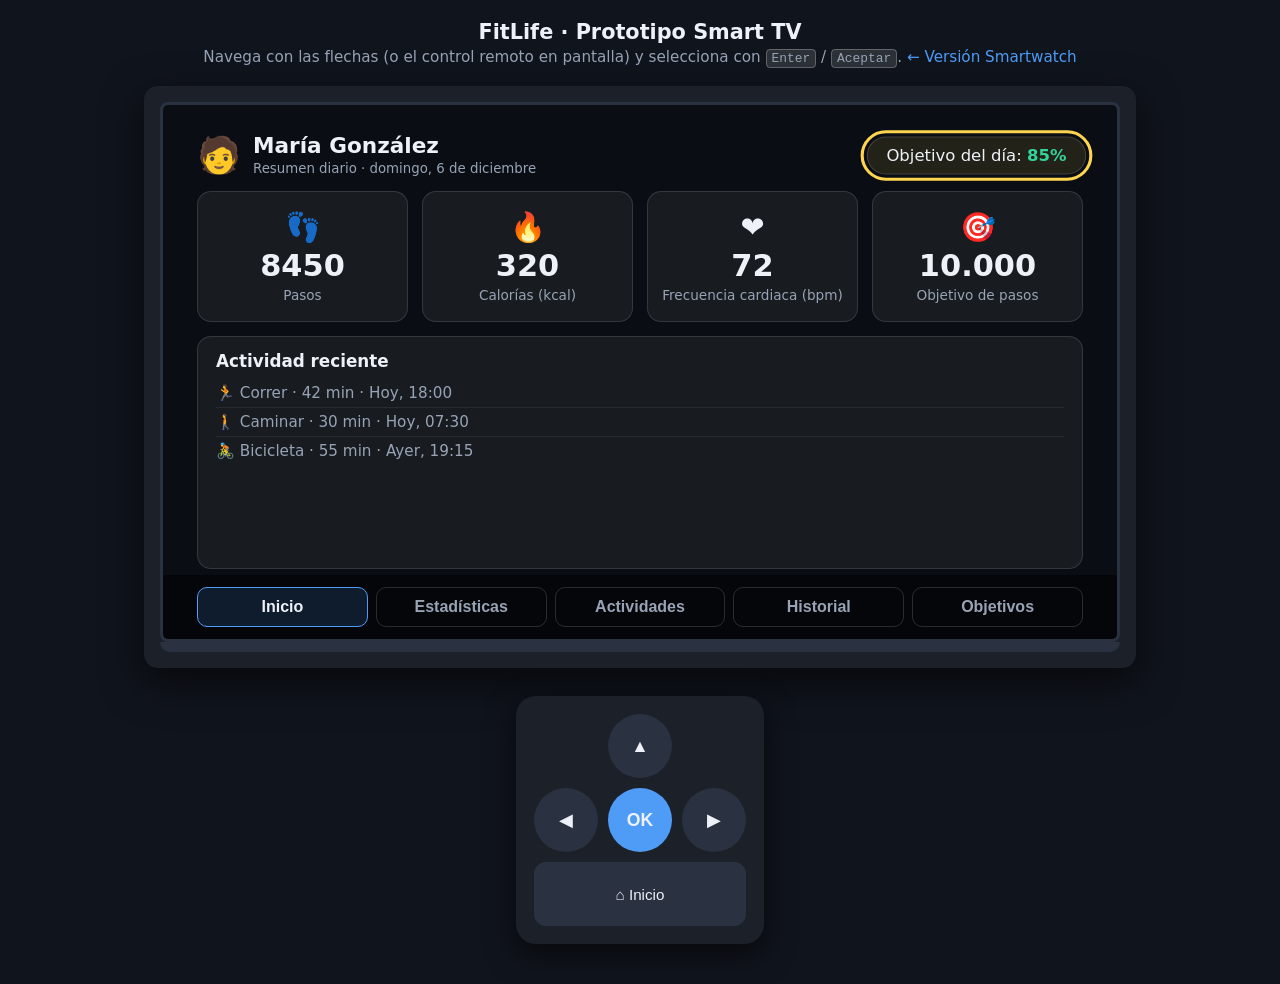
==== tv/index.html @ d0d7104a "FitLife: prototipos web para Smartwatch y Smart TV (sustituye proyecto Android)" ====
<!DOCTYPE html>
<html lang="es">
<head>
  <meta charset="UTF-8">
  <meta name="viewport" content="width=device-width, initial-scale=1.0">
  <title>FitLife — Smart TV</title>
  <link rel="stylesheet" href="css/tv.css">
</head>
<body>
  <header class="page-header">
    <h1>FitLife · Prototipo Smart TV</h1>
    <p>
      Navega con las flechas (o el control remoto en pantalla) y selecciona con
      <kbd>Enter</kbd> / <kbd>Aceptar</kbd>.
      <a href="../index.html">← Versión Smartwatch</a>
    </p>
  </header>

  <main class="tv-stage">
    <!-- Marco físico de la TV -->
    <div class="tv-body">
      <div class="tv-screen" id="tv-screen">

        <!-- ============ PANTALLA 1: DASHBOARD ============ -->
        <section class="tv-screen-panel active" id="panel-dashboard">
          <div class="dash-header">
            <div class="user">
              <span class="avatar">🧑</span>
              <div>
                <h2>María González</h2>
                <small>Resumen diario · <span id="tv-date"></span></small>
              </div>
            </div>
            <div class="dash-goal-pill" tabindex="0" data-nav="goals">
              Objetivo del día: <strong id="dash-goal-pct">0%</strong>
            </div>
          </div>

          <div class="dash-grid">
            <div class="card" tabindex="0" data-nav="stats">
              <span class="card-icon">👣</span>
              <span class="card-value" id="dash-steps">0</span>
              <span class="card-label">Pasos</span>
            </div>
            <div class="card" tabindex="0" data-nav="stats">
              <span class="card-icon">🔥</span>
              <span class="card-value" id="dash-cal">0</span>
              <span class="card-label">Calorías (kcal)</span>
            </div>
            <div class="card" tabindex="0" data-nav="stats">
              <span class="card-icon">❤️</span>
              <span class="card-value" id="dash-hr">0</span>
              <span class="card-label">Frecuencia cardiaca (bpm)</span>
            </div>
            <div class="card" tabindex="0" data-nav="goals">
              <span class="card-icon">🎯</span>
              <span class="card-value" id="dash-goal">10,000</span>
              <span class="card-label">Objetivo de pasos</span>
            </div>
          </div>

          <div class="dash-recent" tabindex="0" data-nav="history">
            <h3>Actividad reciente</h3>
            <ul id="recent-list"></ul>
          </div>
        </section>

        <!-- ============ PANTALLA 2: ESTADÍSTICAS ============ -->
        <section class="tv-screen-panel" id="panel-stats">
          <h2 class="panel-title">Estadísticas · últimos 7 días</h2>
          <div class="charts">
            <div class="chart" tabindex="0">
              <h3>Pasos por día</h3>
              <div class="chart-bars" id="chart-steps"></div>
            </div>
            <div class="chart" tabindex="0">
              <h3>Calorías por día</h3>
              <div class="chart-bars" id="chart-cal"></div>
            </div>
            <div class="chart" tabindex="0">
              <h3>Tiempo de ejercicio (min)</h3>
              <div class="chart-bars" id="chart-time"></div>
            </div>
          </div>
        </section>

        <!-- ============ PANTALLA 3: ACTIVIDADES ============ -->
        <section class="tv-screen-panel" id="panel-activities">
          <h2 class="panel-title">Actividades</h2>
          <p class="panel-sub">Selecciona una actividad con el control remoto</p>
          <div class="activity-grid" id="activity-grid">
            <button class="tv-activity" data-activity="Caminar">
              <span class="act-icon">🚶</span><span>Caminar</span>
            </button>
            <button class="tv-activity" data-activity="Correr">
              <span class="act-icon">🏃</span><span>Correr</span>
            </button>
            <button class="tv-activity" data-activity="Bicicleta">
              <span class="act-icon">🚴</span><span>Bicicleta</span>
            </button>
            <button class="tv-activity" data-activity="Entrenamiento">
              <span class="act-icon">🏋️</span><span>Entrenamiento</span>
            </button>
          </div>
          <div class="activity-selected" id="activity-selected">
            Seleccionada: <strong id="activity-name">—</strong>
          </div>
        </section>

        <!-- ============ PANTALLA 4: HISTORIAL ============ -->
        <section class="tv-screen-panel" id="panel-history">
          <h2 class="panel-title">Historial de actividades</h2>
          <div class="history-layout">
            <ul class="history-list" id="history-list"></ul>
            <aside class="history-detail" id="history-detail">
              <p class="detail-empty">Usa ↑ ↓ para elegir una actividad y <kbd>Enter</kbd> para ver el detalle.</p>
            </aside>
          </div>
        </section>

        <!-- ============ PANTALLA 5: OBJETIVOS ============ -->
        <section class="tv-screen-panel" id="panel-goals">
          <h2 class="panel-title">Objetivos</h2>
          <div class="goals-layout">
            <div class="goal-block" tabindex="0">
              <h3>Objetivo diario</h3>
              <div class="progress">
                <div class="progress-bar" id="daily-bar"></div>
                <span class="progress-text" id="daily-pct">0%</span>
              </div>
              <p><span id="goal-steps">0</span> de <span id="goal-target">10,000</span> pasos</p>
            </div>
            <div class="goal-block" tabindex="0">
              <h3>Objetivo semanal</h3>
              <div class="progress">
                <div class="progress-bar weekly" id="weekly-bar"></div>
                <span class="progress-text" id="weekly-pct">0%</span>
              </div>
              <p><span id="weekly-steps">0</span> de <span id="weekly-target">70,000</span> pasos</p>
            </div>
            <div class="goal-block" tabindex="0">
              <h3>Objetivos alcanzados</h3>
              <ul class="achieved-list">
                <li>🏅 Meta de pasos completada 5 veces este mes</li>
                <li>🔥 300 kcal quemadas en una sesión</li>
                <li>⏱️ 60 min de ejercicio continuo</li>
              </ul>
            </div>
          </div>
        </section>

        <!-- Barra de navegación inferior (secciones) -->
        <nav class="tv-tabbar" id="tabbar">
          <button data-panel="dashboard">Inicio</button>
          <button data-panel="stats">Estadísticas</button>
          <button data-panel="activities">Actividades</button>
          <button data-panel="history">Historial</button>
          <button data-panel="goals">Objetivos</button>
        </nav>
      </div>
      <div class="tv-bezel"></div>
    </div>

    <!-- Control remoto en pantalla -->
    <div class="remote" title="Control remoto">
      <button class="r-btn r-up" data-dir="up">▲</button>
      <button class="r-btn r-left" data-dir="left">◀</button>
      <button class="r-btn r-ok" data-dir="ok">OK</button>
      <button class="r-btn r-right" data-dir="right">▶</button>
      <button class="r-btn r-down" data-dir="down">▼</button>
      <button class="r-btn r-back" data-dir="back">⌂ Inicio</button>
    </div>
  </main>

  <script src="js/tv.js"></script>
</body>
</html>
---- tv/css/tv.css ----
/* ============================================================
   FitLife — Smart TV
   Diseño adaptado a pantalla grande y control remoto:
   - navegación por FOCO (elemento resaltado), no por cursor
   - botones direccionales + botón Aceptar (Enter)
   - tipografía grande legible a distancia (10-2 m)
   - layout amplio: varias métricas visibles a la vez
   ============================================================ */

:root {
  --bg: #10141c;
  --screen-bg: #0a0e14;
  --text: #eef2f8;
  --text-dim: #98a3b5;
  --accent: #4f9cf7;
  --green: #34d399;
  --yellow: #fbbf24;
  --red: #f87171;
  --card: rgba(255, 255, 255, 0.06);
  --focus: #ffd54f;
}

* { box-sizing: border-box; margin: 0; padding: 0; }

body {
  background: var(--bg);
  color: var(--text);
  font-family: "Segoe UI", system-ui, sans-serif;
  min-height: 100vh;
  display: flex;
  flex-direction: column;
  align-items: center;
}

.page-header { text-align: center; padding: 20px 16px 8px; }
.page-header h1 { font-size: 1.3rem; }
.page-header p { color: var(--text-dim); font-size: 0.95rem; margin-top: 4px; }
.page-header a { color: var(--accent); text-decoration: none; }

kbd {
  background: rgba(255,255,255,0.12);
  border: 1px solid rgba(255,255,255,0.25);
  border-radius: 4px;
  padding: 1px 5px;
  font-size: 0.85em;
}

/* ---------- Marco físico de la TV ---------- */
.tv-stage {
  display: flex;
  gap: 28px;
  align-items: flex-start;
  padding: 12px 16px 40px;
  flex-wrap: wrap;
  justify-content: center;
}

.tv-body {
  background: #1b2029;
  border-radius: 14px;
  padding: 16px;
  box-shadow: 0 14px 40px rgba(0,0,0,0.6);
}
.tv-bezel {
  height: 10px;
  background: #2a3140;
  border-radius: 0 0 10px 10px;
}

.tv-screen {
  width: min(960px, 92vw);
  aspect-ratio: 16 / 9;
  background: var(--screen-bg);
  border-radius: 8px;
  position: relative;
  overflow: hidden;
  border: 3px solid #2a3140;
}

/* ---------- Paneles ---------- */
.tv-screen-panel {
  position: absolute;
  inset: 0;
  display: none;
  flex-direction: column;
  padding: 28px 34px 70px;
  gap: 14px;
}
.tv-screen-panel.active { display: flex; }

.panel-title { font-size: 1.5rem; font-weight: 700; }
.panel-sub { color: var(--text-dim); font-size: 0.95rem; }

/* ---------- Sistema de FOCO (control remoto) ---------- */
[tabindex="0"] { outline: none; }

.focused {
  outline: 3px solid var(--focus);
  outline-offset: 3px;
  background: rgba(255, 213, 79, 0.10) !important;
  transform: scale(1.03);
  transition: transform 0.12s ease;
}

/* ---------- PANTALLA 1: Dashboard ---------- */
.dash-header {
  display: flex;
  justify-content: space-between;
  align-items: center;
}
.user { display: flex; align-items: center; gap: 12px; }
.avatar { font-size: 2.2rem; }
.user h2 { font-size: 1.35rem; }
.user small { color: var(--text-dim); }

.dash-goal-pill {
  background: var(--card);
  border: 1px solid rgba(255,255,255,0.15);
  border-radius: 999px;
  padding: 8px 18px;
  font-size: 1rem;
  cursor: pointer;
}
.dash-goal-pill strong { color: var(--green); }

.dash-grid {
  display: grid;
  grid-template-columns: repeat(4, 1fr);
  gap: 14px;
}
.card {
  display: flex;
  flex-direction: column;
  align-items: center;
  gap: 4px;
  background: var(--card);
  border: 1px solid rgba(255,255,255,0.12);
  border-radius: 14px;
  padding: 18px 10px;
  cursor: pointer;
}
.card-icon { font-size: 1.8rem; }
.card-value { font-size: 1.9rem; font-weight: 700; }
.card-label { font-size: 0.85rem; color: var(--text-dim); }

.dash-recent {
  background: var(--card);
  border: 1px solid rgba(255,255,255,0.12);
  border-radius: 14px;
  padding: 14px 18px;
  cursor: pointer;
  flex: 1;
}
.dash-recent h3 { font-size: 1.05rem; margin-bottom: 8px; }
.dash-recent ul { list-style: none; }
.dash-recent li {
  font-size: 0.95rem;
  color: var(--text-dim);
  padding: 5px 0;
  border-bottom: 1px solid rgba(255,255,255,0.07);
}
.dash-recent li:last-child { border-bottom: none; }

/* ---------- PANTALLA 2: Estadísticas ---------- */
.charts {
  display: grid;
  grid-template-columns: repeat(3, 1fr);
  gap: 18px;
  flex: 1;
}
.chart {
  background: var(--card);
  border: 1px solid rgba(255,255,255,0.12);
  border-radius: 14px;
  padding: 16px;
  display: flex;
  flex-direction: column;
  cursor: pointer;
}
.chart h3 { font-size: 1rem; margin-bottom: 12px; }

.chart-bars {
  flex: 1;
  display: flex;
  align-items: flex-end;
  gap: 8px;
}
.bar {
  flex: 1;
  display: flex;
  flex-direction: column;
  justify-content: flex-end;
  gap: 4px;
  text-align: center;
}
.bar-fill {
  background: var(--accent);
  border-radius: 6px 6px 0 0;
  min-height: 4px;
}
.chart-cal .bar-fill { background: var(--yellow); }
.chart-time .bar-fill { background: var(--green); }
.bar-val { font-size: 0.75rem; color: var(--text-dim); }
.bar-day { font-size: 0.75rem; color: var(--text-dim); }

/* ---------- PANTALLA 3: Actividades ---------- */
.activity-grid {
  display: grid;
  grid-template-columns: repeat(4, 1fr);
  gap: 18px;
  flex: 1;
  align-content: center;
}
.tv-activity {
  display: flex;
  flex-direction: column;
  align-items: center;
  gap: 10px;
  background: var(--card);
  border: 1px solid rgba(255,255,255,0.15);
  border-radius: 16px;
  color: var(--text);
  font-size: 1.15rem;
  font-weight: 600;
  padding: 28px 12px;
  cursor: pointer;
}
.act-icon { font-size: 2.6rem; }
.tv-activity.selected {
  border-color: var(--accent);
  background: rgba(79, 156, 247, 0.18);
}

.activity-selected {
  text-align: center;
  font-size: 1.1rem;
  color: var(--text-dim);
}
.activity-selected strong { color: var(--accent); }

/* ---------- PANTALLA 4: Historial ---------- */
.history-layout {
  display: grid;
  grid-template-columns: 1fr 1fr;
  gap: 20px;
  flex: 1;
}
.history-list {
  list-style: none;
  overflow-y: auto;
  display: flex;
  flex-direction: column;
  gap: 8px;
}
.history-item {
  display: flex;
  justify-content: space-between;
  align-items: center;
  background: var(--card);
  border: 1px solid rgba(255,255,255,0.12);
  border-radius: 12px;
  padding: 12px 16px;
  cursor: pointer;
  font-size: 1rem;
}
.history-item .h-date { color: var(--text-dim); font-size: 0.85rem; }

.history-detail {
  background: var(--card);
  border: 1px solid rgba(255,255,255,0.12);
  border-radius: 14px;
  padding: 18px;
  display: flex;
  flex-direction: column;
  gap: 10px;
}
.detail-empty { color: var(--text-dim); }
.history-detail h3 { font-size: 1.2rem; }
.detail-row { display: flex; justify-content: space-between; font-size: 1rem; }
.detail-row span:first-child { color: var(--text-dim); }
.detail-row span:last-child { font-weight: 700; }

/* ---------- PANTALLA 5: Objetivos ---------- */
.goals-layout {
  display: grid;
  grid-template-columns: repeat(3, 1fr);
  gap: 18px;
  flex: 1;
}
.goal-block {
  background: var(--card);
  border: 1px solid rgba(255,255,255,0.12);
  border-radius: 14px;
  padding: 18px;
  cursor: pointer;
}
.goal-block h3 { font-size: 1.1rem; margin-bottom: 12px; }
.goal-block p { color: var(--text-dim); margin-top: 8px; }

.progress {
  position: relative;
  height: 18px;
  background: rgba(255,255,255,0.1);
  border-radius: 9px;
  overflow: hidden;
}
.progress-bar {
  position: absolute;
  inset: 0 auto 0 0;
  width: 0%;
  background: var(--green);
  border-radius: 9px;
  transition: width 0.6s ease;
}
.progress-bar.weekly { background: var(--accent); }
.progress-text {
  position: absolute;
  right: 8px;
  top: 50%;
  transform: translateY(-50%);
  font-size: 0.8rem;
  font-weight: 700;
}

.achieved-list { list-style: none; }
.achieved-list li {
  font-size: 0.95rem;
  color: var(--text-dim);
  padding: 6px 0;
  border-bottom: 1px solid rgba(255,255,255,0.07);
}
.achieved-list li:last-child { border-bottom: none; }

/* ---------- Barra de pestañas (secciones) ---------- */
.tv-tabbar {
  position: absolute;
  left: 0;
  right: 0;
  bottom: 0;
  display: flex;
  gap: 8px;
  padding: 12px 34px;
  background: rgba(0,0,0,0.55);
}
.tv-tabbar button {
  flex: 1;
  background: transparent;
  border: 1px solid rgba(255,255,255,0.15);
  color: var(--text-dim);
  border-radius: 10px;
  font-size: 1rem;
  font-weight: 600;
  padding: 10px 6px;
  cursor: pointer;
}
.tv-tabbar button.current {
  color: var(--text);
  border-color: var(--accent);
  background: rgba(79,156,247,0.15);
}

/* ---------- Control remoto ---------- */
.remote {
  display: grid;
  grid-template-columns: repeat(3, 64px);
  grid-template-rows: repeat(3, 64px);
  gap: 10px;
  background: #1b2029;
  border-radius: 20px;
  padding: 18px;
  box-shadow: 0 10px 30px rgba(0,0,0,0.6);
}
.r-up    { grid-column: 2; grid-row: 1; }
.r-left  { grid-column: 1; grid-row: 2; }
.r-ok    { grid-column: 2; grid-row: 2; }
.r-right { grid-column: 3; grid-row: 2; }
.r-down  { grid-column: 2; grid-row: 3; }
.r-back  { grid-column: 1 / 4; grid-row: 3; }

.r-btn {
  background: #2a3140;
  border: none;
  border-radius: 50%;
  color: var(--text);
  font-size: 1.1rem;
  cursor: pointer;
}
.r-btn:active { background: #3a4356; }
.r-ok { background: var(--accent); font-weight: 700; }
.r-back { border-radius: 12px; font-size: 0.95rem; }
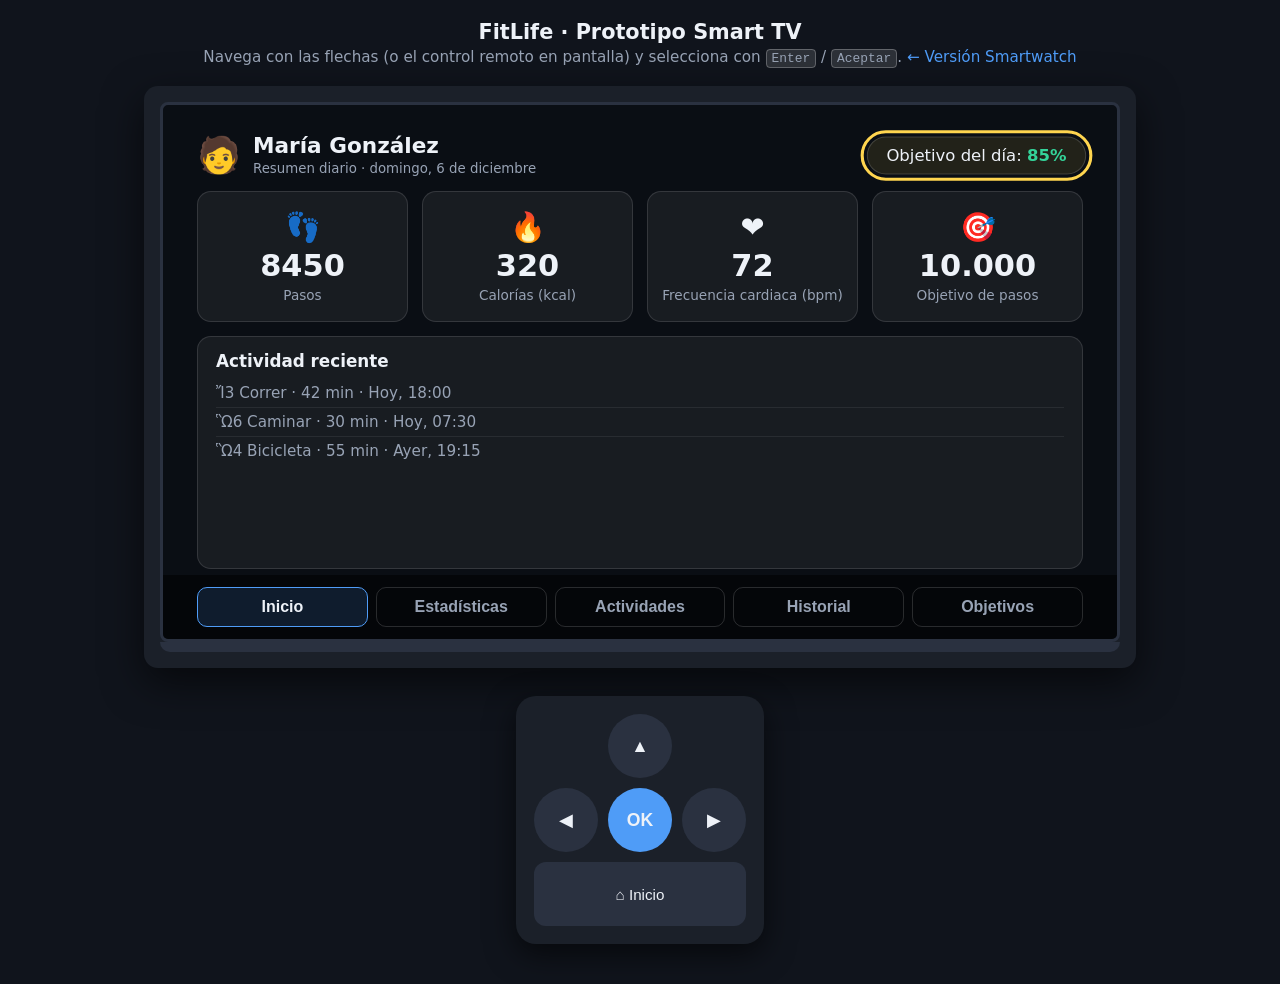
==== commit 9c899dc1: "Reemplaza emojis literales por entidades/escapes Unicode (código ASCII, mismo resultado visual)" ====
--- a/tv/index.html
+++ b/tv/index.html
@@ -3,21 +3,21 @@
 <head>
   <meta charset="UTF-8">
   <meta name="viewport" content="width=device-width, initial-scale=1.0">
-  <title>FitLife — Smart TV</title>
+  <title>FitLife &#x2014; Smart TV</title>
   <link rel="stylesheet" href="css/tv.css">
 </head>
 <body>
   <header class="page-header">
-    <h1>FitLife · Prototipo Smart TV</h1>
+    <h1>FitLife &#xB7; Prototipo Smart TV</h1>
     <p>
       Navega con las flechas (o el control remoto en pantalla) y selecciona con
       <kbd>Enter</kbd> / <kbd>Aceptar</kbd>.
-      <a href="../index.html">← Versión Smartwatch</a>
+      <a href="../index.html">&#x2190; Versi&#xF3;n Smartwatch</a>
     </p>
   </header>
 
   <main class="tv-stage">
-    <!-- Marco físico de la TV -->
+    <!-- Marco f&#xED;sico de la TV -->
     <div class="tv-body">
       <div class="tv-screen" id="tv-screen">
 
@@ -25,35 +25,35 @@
         <section class="tv-screen-panel active" id="panel-dashboard">
           <div class="dash-header">
             <div class="user">
-              <span class="avatar">🧑</span>
+              <span class="avatar">&#x1F9D1;</span>
               <div>
-                <h2>María González</h2>
-                <small>Resumen diario · <span id="tv-date"></span></small>
+                <h2>Mar&#xED;a Gonz&#xE1;lez</h2>
+                <small>Resumen diario &#xB7; <span id="tv-date"></span></small>
               </div>
             </div>
             <div class="dash-goal-pill" tabindex="0" data-nav="goals">
-              Objetivo del día: <strong id="dash-goal-pct">0%</strong>
+              Objetivo del d&#xED;a: <strong id="dash-goal-pct">0%</strong>
             </div>
           </div>
 
           <div class="dash-grid">
             <div class="card" tabindex="0" data-nav="stats">
-              <span class="card-icon">👣</span>
+              <span class="card-icon">&#x1F463;</span>
               <span class="card-value" id="dash-steps">0</span>
               <span class="card-label">Pasos</span>
             </div>
             <div class="card" tabindex="0" data-nav="stats">
-              <span class="card-icon">🔥</span>
+              <span class="card-icon">&#x1F525;</span>
               <span class="card-value" id="dash-cal">0</span>
-              <span class="card-label">Calorías (kcal)</span>
+              <span class="card-label">Calor&#xED;as (kcal)</span>
             </div>
             <div class="card" tabindex="0" data-nav="stats">
-              <span class="card-icon">❤️</span>
+              <span class="card-icon">&#x2764;&#xFE0F;</span>
               <span class="card-value" id="dash-hr">0</span>
               <span class="card-label">Frecuencia cardiaca (bpm)</span>
             </div>
             <div class="card" tabindex="0" data-nav="goals">
-              <span class="card-icon">🎯</span>
+              <span class="card-icon">&#x1F3AF;</span>
               <span class="card-value" id="dash-goal">10,000</span>
               <span class="card-label">Objetivo de pasos</span>
             </div>
@@ -65,16 +65,16 @@
           </div>
         </section>
 
-        <!-- ============ PANTALLA 2: ESTADÍSTICAS ============ -->
+        <!-- ============ PANTALLA 2: ESTAD&#xCD;STICAS ============ -->
         <section class="tv-screen-panel" id="panel-stats">
-          <h2 class="panel-title">Estadísticas · últimos 7 días</h2>
+          <h2 class="panel-title">Estad&#xED;sticas &#xB7; &#xFA;ltimos 7 d&#xED;as</h2>
           <div class="charts">
             <div class="chart" tabindex="0">
-              <h3>Pasos por día</h3>
+              <h3>Pasos por d&#xED;a</h3>
               <div class="chart-bars" id="chart-steps"></div>
             </div>
             <div class="chart" tabindex="0">
-              <h3>Calorías por día</h3>
+              <h3>Calor&#xED;as por d&#xED;a</h3>
               <div class="chart-bars" id="chart-cal"></div>
             </div>
             <div class="chart" tabindex="0">
@@ -90,20 +90,20 @@
           <p class="panel-sub">Selecciona una actividad con el control remoto</p>
           <div class="activity-grid" id="activity-grid">
             <button class="tv-activity" data-activity="Caminar">
-              <span class="act-icon">🚶</span><span>Caminar</span>
+              <span class="act-icon">&#x1F6B6;</span><span>Caminar</span>
             </button>
             <button class="tv-activity" data-activity="Correr">
-              <span class="act-icon">🏃</span><span>Correr</span>
+              <span class="act-icon">&#x1F3C3;</span><span>Correr</span>
             </button>
             <button class="tv-activity" data-activity="Bicicleta">
-              <span class="act-icon">🚴</span><span>Bicicleta</span>
+              <span class="act-icon">&#x1F6B4;</span><span>Bicicleta</span>
             </button>
             <button class="tv-activity" data-activity="Entrenamiento">
-              <span class="act-icon">🏋️</span><span>Entrenamiento</span>
+              <span class="act-icon">&#x1F3CB;&#xFE0F;</span><span>Entrenamiento</span>
             </button>
           </div>
           <div class="activity-selected" id="activity-selected">
-            Seleccionada: <strong id="activity-name">—</strong>
+            Seleccionada: <strong id="activity-name">&#x2014;</strong>
           </div>
         </section>
 
@@ -113,7 +113,7 @@
           <div class="history-layout">
             <ul class="history-list" id="history-list"></ul>
             <aside class="history-detail" id="history-detail">
-              <p class="detail-empty">Usa ↑ ↓ para elegir una actividad y <kbd>Enter</kbd> para ver el detalle.</p>
+              <p class="detail-empty">Usa &#x2191; &#x2193; para elegir una actividad y <kbd>Enter</kbd> para ver el detalle.</p>
             </aside>
           </div>
         </section>
@@ -141,18 +141,18 @@
             <div class="goal-block" tabindex="0">
               <h3>Objetivos alcanzados</h3>
               <ul class="achieved-list">
-                <li>🏅 Meta de pasos completada 5 veces este mes</li>
-                <li>🔥 300 kcal quemadas en una sesión</li>
-                <li>⏱️ 60 min de ejercicio continuo</li>
+                <li>&#x1F3C5; Meta de pasos completada 5 veces este mes</li>
+                <li>&#x1F525; 300 kcal quemadas en una sesi&#xF3;n</li>
+                <li>&#x23F1;&#xFE0F; 60 min de ejercicio continuo</li>
               </ul>
             </div>
           </div>
         </section>
 
-        <!-- Barra de navegación inferior (secciones) -->
+        <!-- Barra de navegaci&#xF3;n inferior (secciones) -->
         <nav class="tv-tabbar" id="tabbar">
           <button data-panel="dashboard">Inicio</button>
-          <button data-panel="stats">Estadísticas</button>
+          <button data-panel="stats">Estad&#xED;sticas</button>
           <button data-panel="activities">Actividades</button>
           <button data-panel="history">Historial</button>
           <button data-panel="goals">Objetivos</button>
@@ -163,12 +163,12 @@
 
     <!-- Control remoto en pantalla -->
     <div class="remote" title="Control remoto">
-      <button class="r-btn r-up" data-dir="up">▲</button>
-      <button class="r-btn r-left" data-dir="left">◀</button>
+      <button class="r-btn r-up" data-dir="up">&#x25B2;</button>
+      <button class="r-btn r-left" data-dir="left">&#x25C0;</button>
       <button class="r-btn r-ok" data-dir="ok">OK</button>
-      <button class="r-btn r-right" data-dir="right">▶</button>
-      <button class="r-btn r-down" data-dir="down">▼</button>
-      <button class="r-btn r-back" data-dir="back">⌂ Inicio</button>
+      <button class="r-btn r-right" data-dir="right">&#x25B6;</button>
+      <button class="r-btn r-down" data-dir="down">&#x25BC;</button>
+      <button class="r-btn r-back" data-dir="back">&#x2302; Inicio</button>
     </div>
   </main>
 
